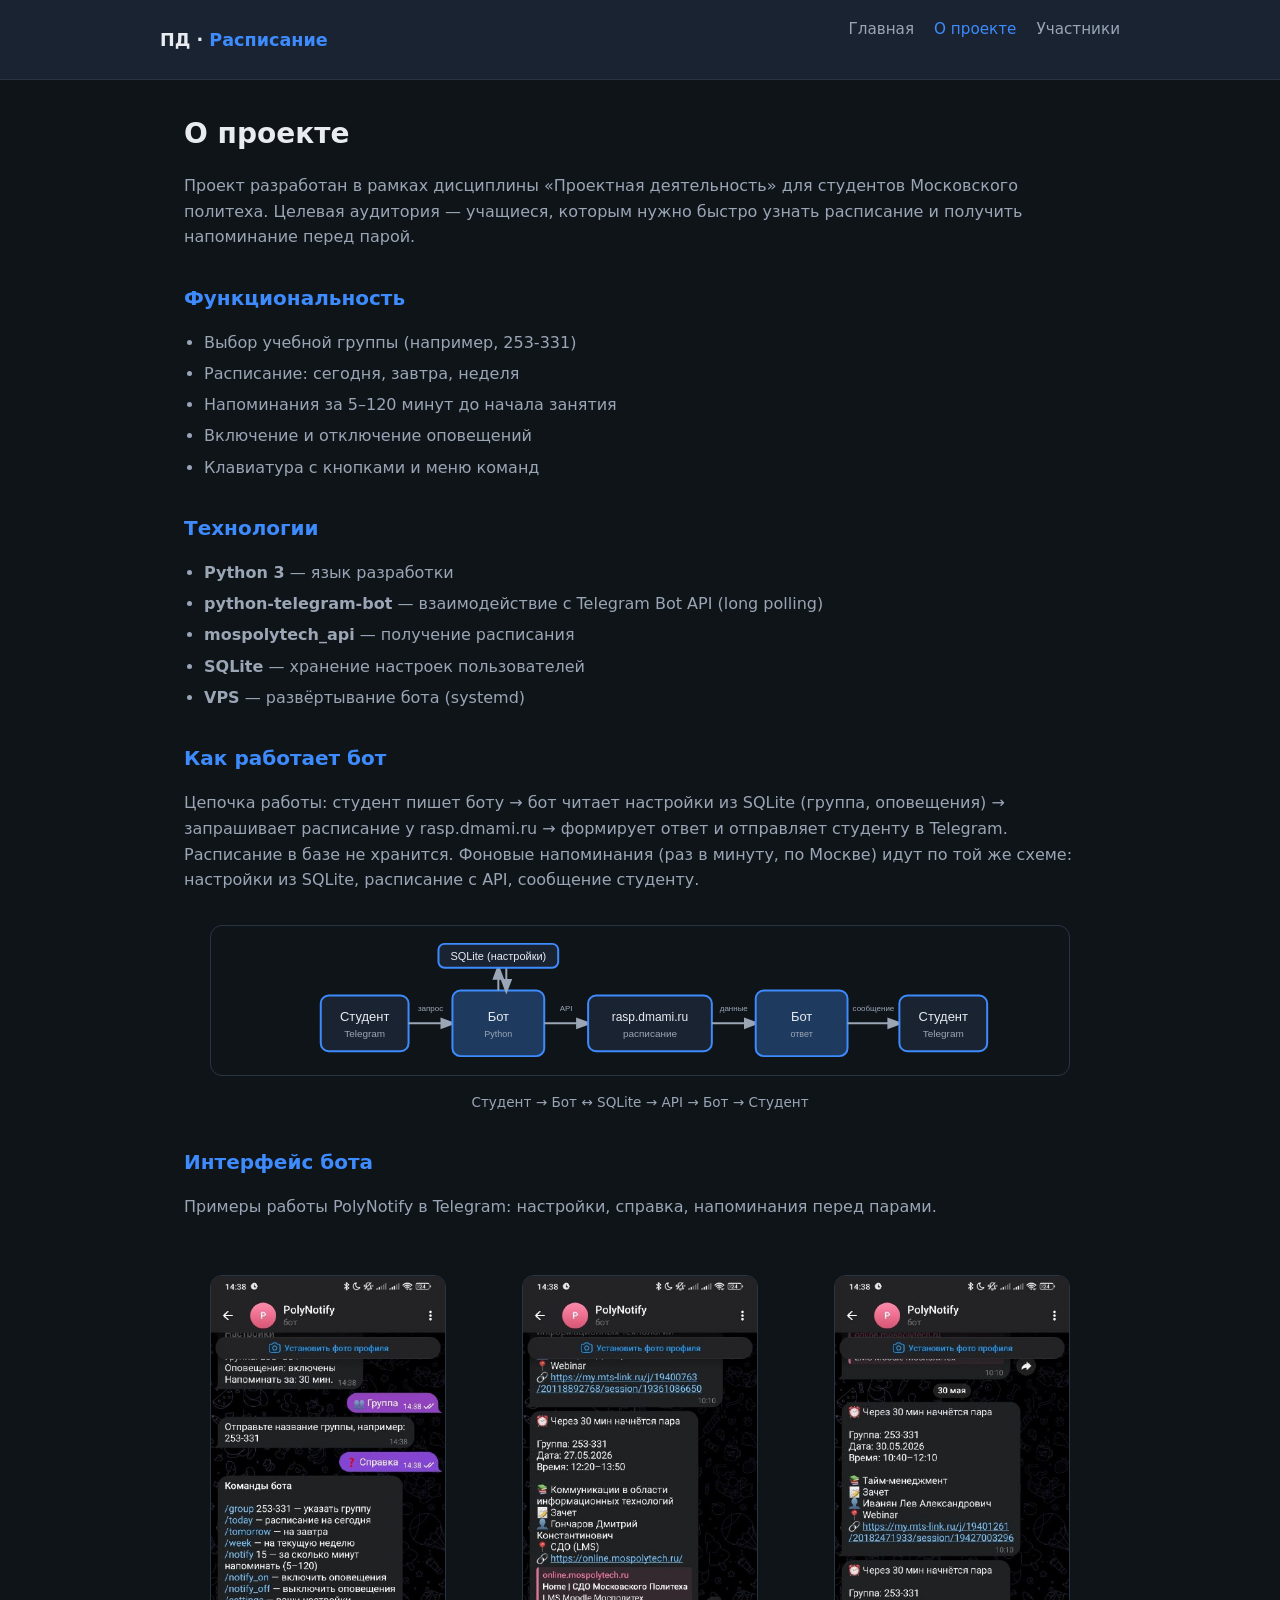
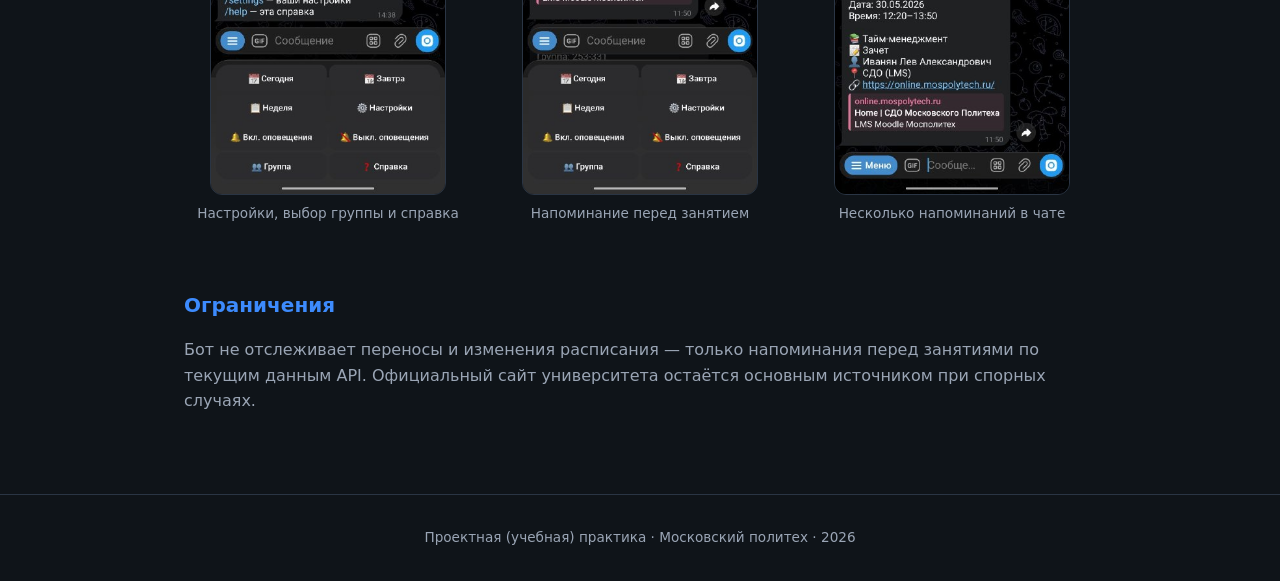
==== site/about.html @ 125d13cb "Добавьте файлы проекта." ====
<!DOCTYPE html>
<html lang="ru">
<head>
  <meta charset="UTF-8">
  <meta name="viewport" content="width=device-width, initial-scale=1">
  <title>О проекте — Telegram-бот расписания</title>
  <link rel="stylesheet" href="css/style.css">
</head>
<body>
  <header>
    <div class="header-inner">
      <a href="index.html" class="logo">ПД · <span>Расписание</span></a>
      <nav>
        <ul>
          <li><a href="index.html">Главная</a></li>
          <li><a href="about.html" class="active">О проекте</a></li>
          <li><a href="team.html">Участники</a></li>
        </ul>
      </nav>
    </div>
  </header>

  <main>
    <h1 class="page-title">О проекте</h1>

    <p>
      Проект разработан в рамках дисциплины «Проектная деятельность» для студентов
      Московского политеха. Целевая аудитория — учащиеся, которым нужно быстро
      узнать расписание и получить напоминание перед парой.
    </p>

    <h2>Функциональность</h2>
    <ul>
      <li>Выбор учебной группы (например, 253-331)</li>
      <li>Расписание: сегодня, завтра, неделя</li>
      <li>Напоминания за 5–120 минут до начала занятия</li>
      <li>Включение и отключение оповещений</li>
      <li>Клавиатура с кнопками и меню команд</li>
    </ul>

    <h2>Технологии</h2>
    <ul>
      <li><strong>Python 3</strong> — язык разработки</li>
      <li><strong>python-telegram-bot</strong> — взаимодействие с Telegram Bot API (long polling)</li>
      <li><strong>mospolytech_api</strong> — получение расписания</li>
      <li><strong>SQLite</strong> — хранение настроек пользователей</li>
      <li><strong>VPS</strong> — развёртывание бота (systemd)</li>
    </ul>

    <h2>Как работает бот</h2>
    <p>
      Цепочка работы: студент пишет боту → бот читает настройки из SQLite (группа, оповещения) →
      запрашивает расписание у rasp.dmami.ru → формирует ответ и отправляет студенту в Telegram.
      Расписание в базе не хранится. Фоновые напоминания (раз в минуту, по Москве) идут по той же
      схеме: настройки из SQLite, расписание с API, сообщение студенту.
    </p>

    <figure class="figure">
      <img src="images/architecture.svg" alt="Студент — бот — SQLite — API — бот — студент" width="860" height="150">
      <figcaption>Студент → Бот ↔ SQLite → API → Бот → Студент</figcaption>
    </figure>

    <h2>Интерфейс бота</h2>
    <p>Примеры работы PolyNotify в Telegram: настройки, справка, напоминания перед парами.</p>

    <div class="screenshots">
      <figure class="figure">
        <img src="images/5255996199221796417.jpg" alt="Настройки группы и оповещений, справка по командам" loading="lazy">
        <figcaption>Настройки, выбор группы и справка</figcaption>
      </figure>
      <figure class="figure">
        <img src="images/5255996199221796416.jpg" alt="Напоминание за 30 минут до пары" loading="lazy">
        <figcaption>Напоминание перед занятием</figcaption>
      </figure>
      <figure class="figure">
        <img src="images/5255996199221796418.jpg" alt="История напоминаний в чате" loading="lazy">
        <figcaption>Несколько напоминаний в чате</figcaption>
      </figure>
    </div>

    <h2>Ограничения</h2>
    <p>
      Бот не отслеживает переносы и изменения расписания — только напоминания перед
      занятиями по текущим данным API. Официальный сайт университета остаётся
      основным источником при спорных случаях.
    </p>
  </main>

  <footer>
  Проектная (учебная) практика · Московский политех · 2026
  </footer>
</body>
</html>
---- site/css/style.css ----
:root {
  --bg: #0f1419;
  --surface: #1a2332;
  --accent: #3d8bfd;
  --accent-soft: #1e3a5f;
  --text: #e8ecf1;
  --muted: #9aa5b5;
  --border: #2a3544;
  --radius: 12px;
  --font: "Segoe UI", system-ui, sans-serif;
}

* {
  box-sizing: border-box;
  margin: 0;
  padding: 0;
}

body {
  font-family: var(--font);
  background: var(--bg);
  color: var(--text);
  line-height: 1.6;
  min-height: 100vh;
}

a {
  color: var(--accent);
  text-decoration: none;
}

a:hover {
  text-decoration: underline;
}

header {
  background: var(--surface);
  border-bottom: 1px solid var(--border);
  padding: 1rem 2rem;
  position: sticky;
  top: 0;
  z-index: 10;
}

.header-inner {
  max-width: 960px;
  margin: 0 auto;
  display: flex;
  flex-wrap: wrap;
  align-items: center;
  justify-content: space-between;
  gap: 1rem;
}

.logo {
  font-weight: 700;
  font-size: 1.1rem;
  color: var(--text);
}

.logo span {
  color: var(--accent);
}

nav ul {
  list-style: none;
  display: flex;
  flex-wrap: wrap;
  gap: 0.5rem 1.25rem;
}

nav a {
  color: var(--muted);
  font-size: 0.95rem;
}

nav a:hover,
nav a.active {
  color: var(--accent);
  text-decoration: none;
}

main {
  max-width: 960px;
  margin: 0 auto;
  padding: 2rem 1.5rem 4rem;
}

.hero {
  background: linear-gradient(135deg, var(--accent-soft) 0%, var(--surface) 60%);
  border: 1px solid var(--border);
  border-radius: var(--radius);
  padding: 2.5rem 2rem;
  margin-bottom: 2rem;
}

.hero h1 {
  font-size: clamp(1.5rem, 4vw, 2rem);
  margin-bottom: 0.75rem;
}

.hero p {
  color: var(--muted);
  max-width: 42rem;
}

.badge {
  display: inline-block;
  background: var(--accent);
  color: #fff;
  font-size: 0.75rem;
  font-weight: 600;
  padding: 0.25rem 0.6rem;
  border-radius: 6px;
  margin-bottom: 1rem;
}

.card-grid {
  display: grid;
  grid-template-columns: repeat(auto-fit, minmax(260px, 1fr));
  gap: 1.25rem;
  margin: 2rem 0;
}

.card {
  background: var(--surface);
  border: 1px solid var(--border);
  border-radius: var(--radius);
  padding: 1.5rem;
}

.card h2,
.card h3 {
  font-size: 1.1rem;
  margin-bottom: 0.5rem;
}

.card p {
  color: var(--muted);
  font-size: 0.95rem;
}

h1.page-title {
  font-size: 1.75rem;
  margin-bottom: 1rem;
}

h2 {
  font-size: 1.25rem;
  margin: 2rem 0 1rem;
  color: var(--accent);
}

p,
ul {
  margin-bottom: 1rem;
  color: var(--muted);
}

ul {
  padding-left: 1.25rem;
}

li {
  margin-bottom: 0.35rem;
}

.figure {
  margin: 2rem 0;
  text-align: center;
}

.figure img,
.figure svg {
  max-width: 100%;
  height: auto;
  border-radius: var(--radius);
  border: 1px solid var(--border);
}

.figure figcaption {
  font-size: 0.85rem;
  color: var(--muted);
  margin-top: 0.5rem;
}

.screenshots {
  display: grid;
  grid-template-columns: repeat(auto-fit, minmax(220px, 1fr));
  gap: 1.5rem;
  margin: 1.5rem 0 2rem;
}

.screenshots .figure img {
  max-height: 520px;
  width: auto;
  margin: 0 auto;
  display: block;
}

.journal-entry {
  background: var(--surface);
  border-left: 4px solid var(--accent);
  border-radius: 0 var(--radius) var(--radius) 0;
  padding: 1.25rem 1.5rem;
  margin-bottom: 1.5rem;
}

.journal-entry time {
  font-size: 0.85rem;
  color: var(--accent);
  display: block;
  margin-bottom: 0.5rem;
}

.journal-entry h3 {
  font-size: 1.05rem;
  margin-bottom: 0.5rem;
  color: var(--text);
}

.team-member {
  background: var(--surface);
  border: 1px solid var(--border);
  border-radius: var(--radius);
  padding: 1.5rem;
  margin-bottom: 1rem;
}

.team-member h3 {
  color: var(--text);
  margin-bottom: 0.5rem;
}

.resource-list li {
  margin-bottom: 0.75rem;
}

.placeholder-img {
  background: var(--surface);
  border: 2px dashed var(--border);
  border-radius: var(--radius);
  padding: 2rem;
  text-align: center;
  color: var(--muted);
  font-size: 0.9rem;
  margin: 1rem 0;
}

footer {
  text-align: center;
  padding: 2rem;
  color: var(--muted);
  font-size: 0.85rem;
  border-top: 1px solid var(--border);
}

@media (max-width: 600px) {
  header {
    padding: 1rem;
  }

  nav ul {
    width: 100%;
  }
}
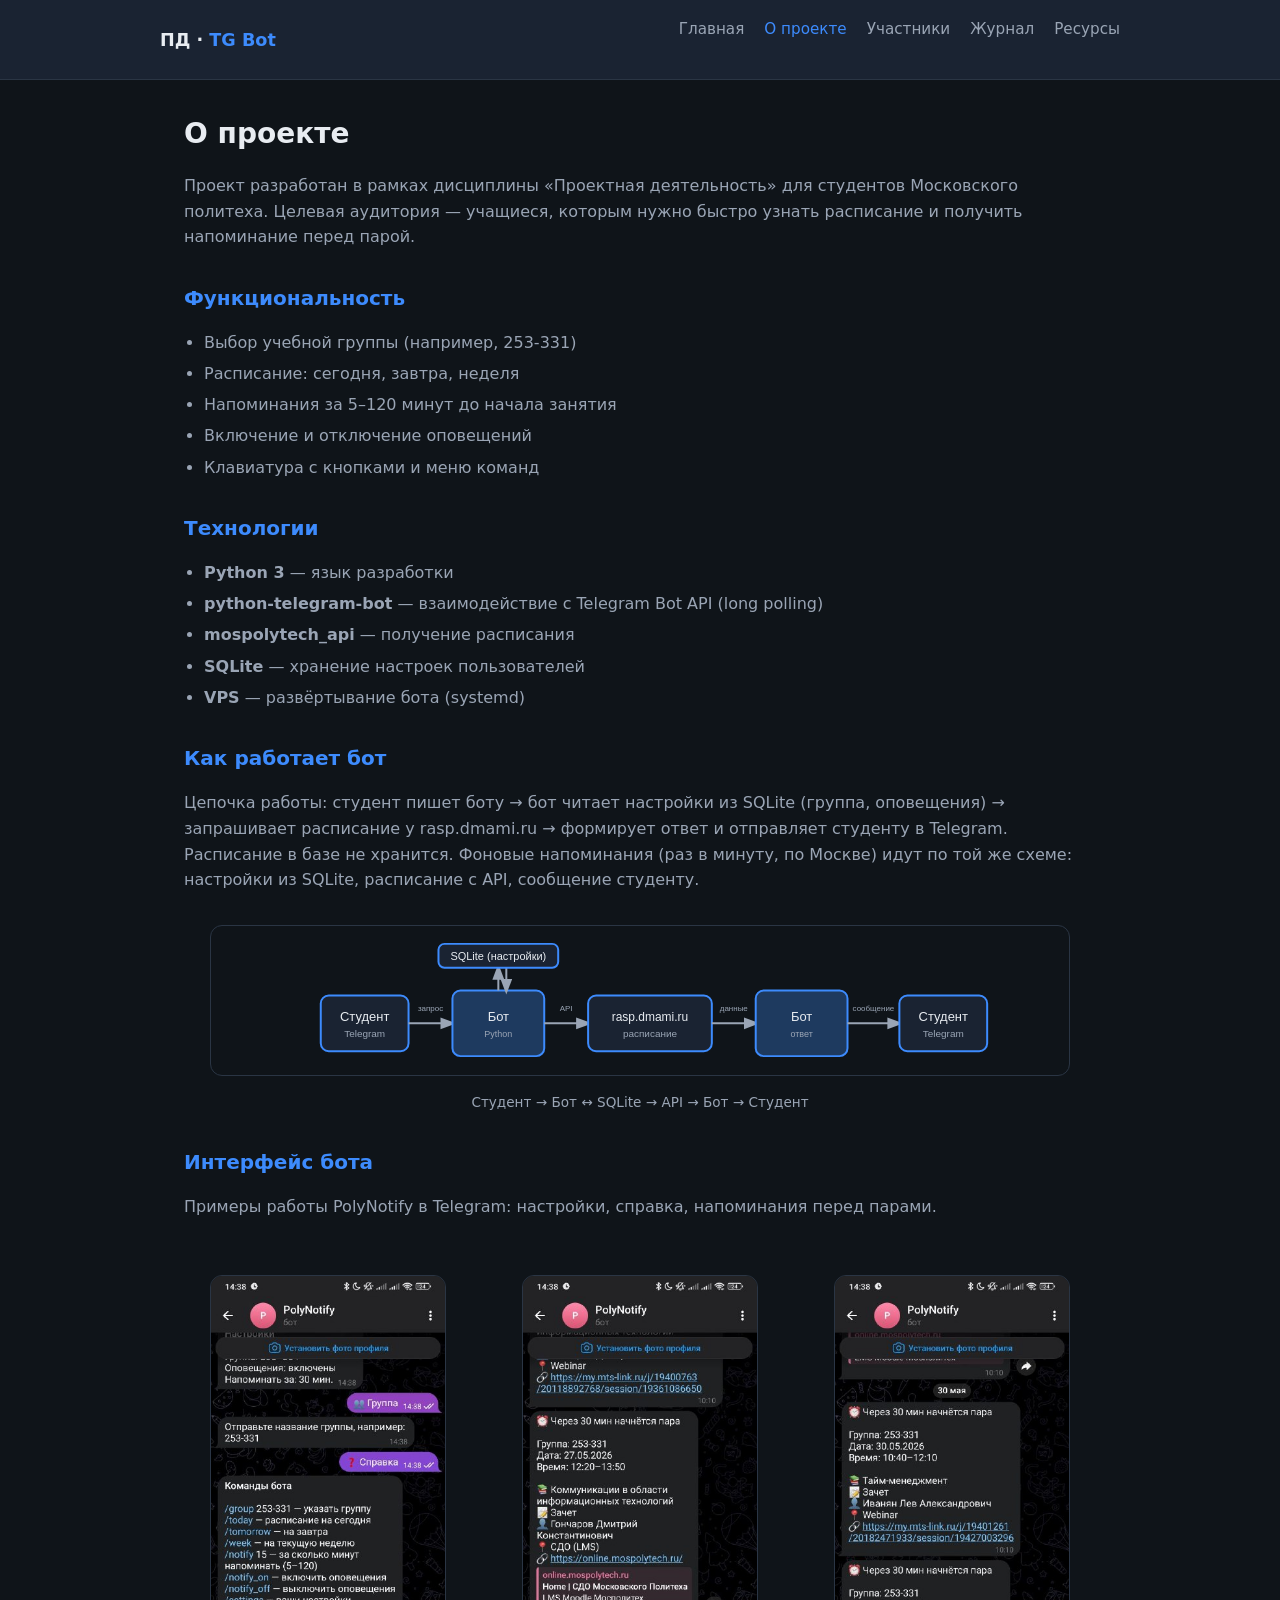
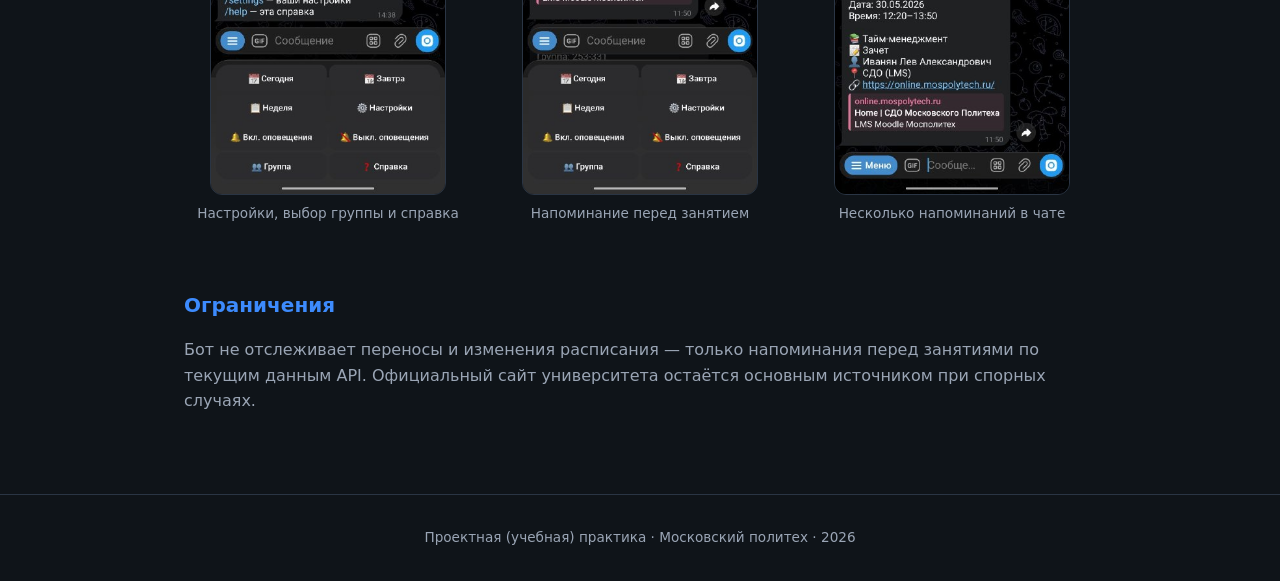
==== commit a05843b3: "Доработка сайта: журнал, ресурсы" ====
--- a/site/about.html
+++ b/site/about.html
@@ -9,12 +9,14 @@
 <body>
   <header>
     <div class="header-inner">
-      <a href="index.html" class="logo">ПД · <span>Расписание</span></a>
+      <a href="index.html" class="logo">ПД · <span>TG Bot</span></a>
       <nav>
         <ul>
           <li><a href="index.html">Главная</a></li>
           <li><a href="about.html" class="active">О проекте</a></li>
           <li><a href="team.html">Участники</a></li>
+          <li><a href="journal.html">Журнал</a></li>
+          <li><a href="resources.html">Ресурсы</a></li>
         </ul>
       </nav>
     </div>
--- a/site/css/style.css
+++ b/site/css/style.css
@@ -198,6 +198,13 @@
   display: block;
 }
 
+.journal-section {
+  font-size: 1rem;
+  color: var(--accent);
+  margin: 2rem 0 1rem;
+  font-weight: 600;
+}
+
 .journal-entry {
   background: var(--surface);
   border-left: 4px solid var(--accent);
@@ -236,6 +243,12 @@
   margin-bottom: 0.75rem;
 }
 
+.resource-note {
+  font-size: 0.9rem;
+  color: var(--muted);
+  margin: -0.25rem 0 0.75rem;
+}
+
 .placeholder-img {
   background: var(--surface);
   border: 2px dashed var(--border);
